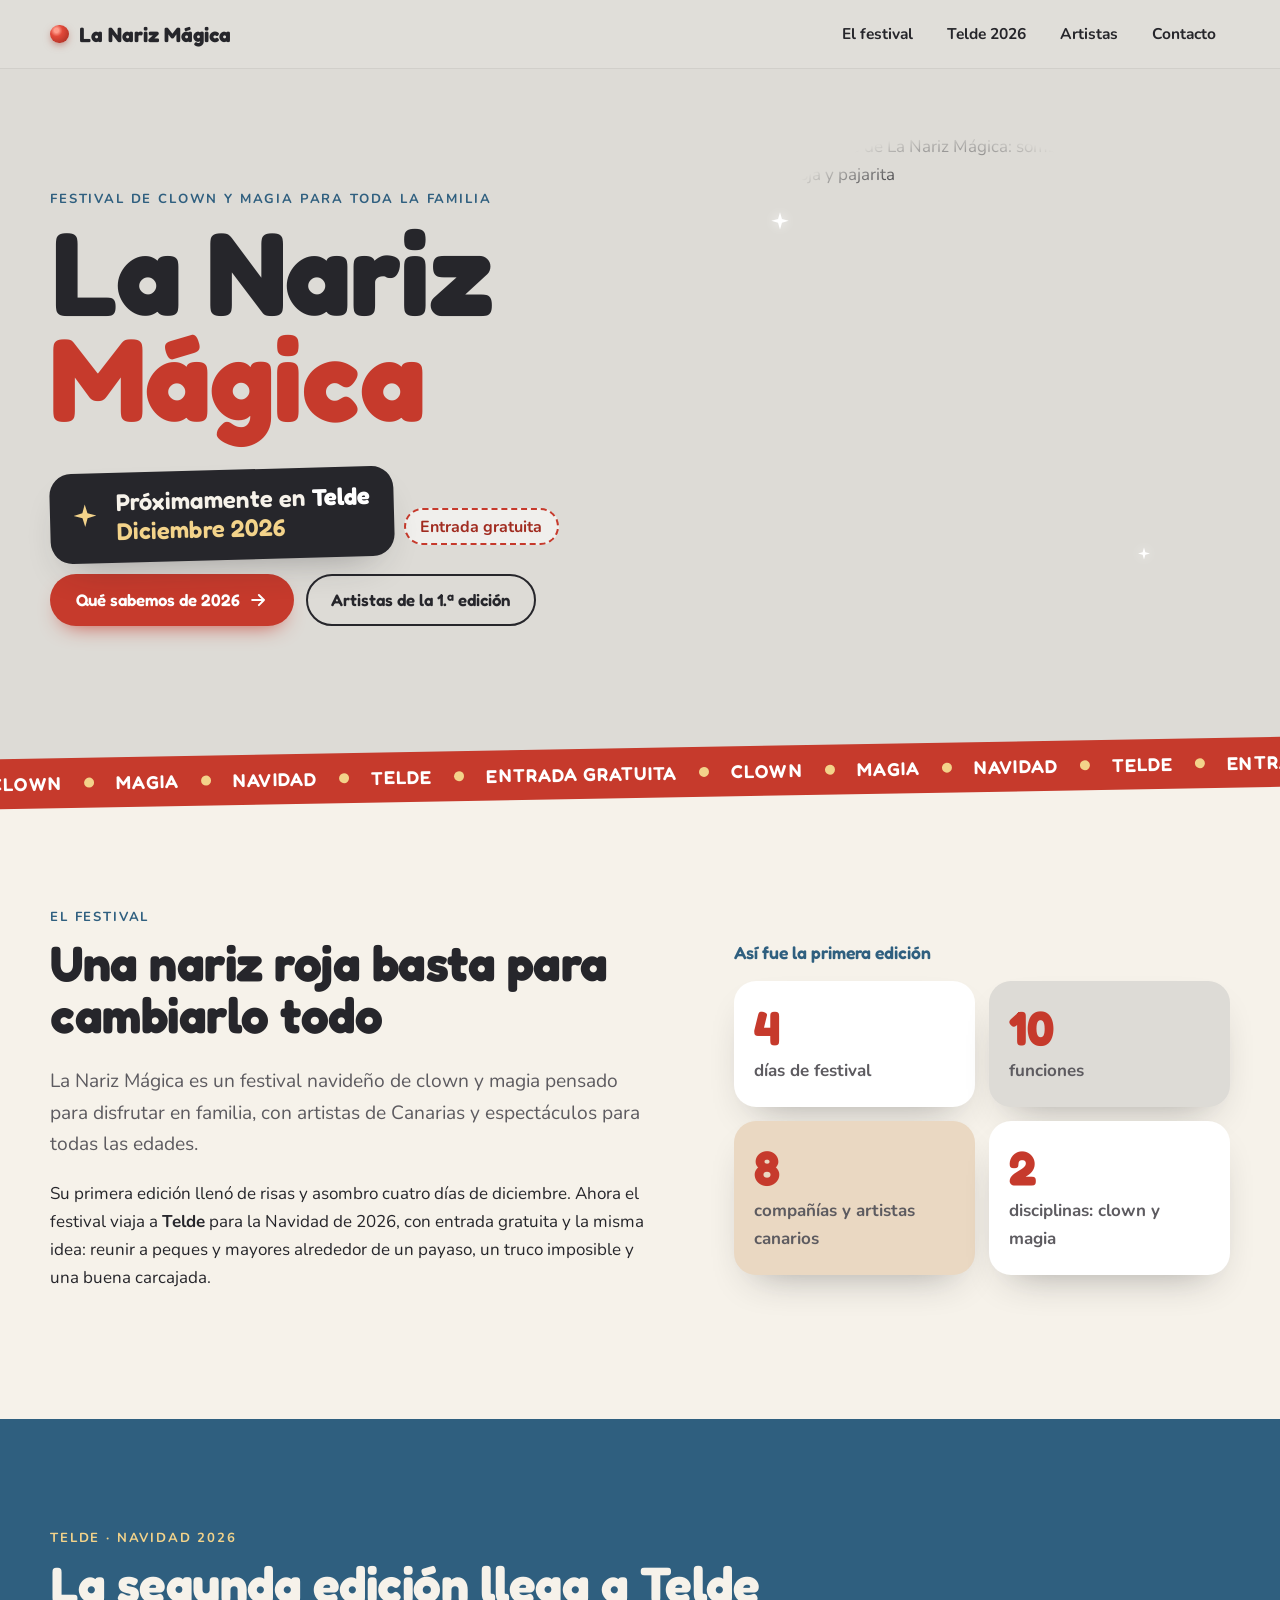
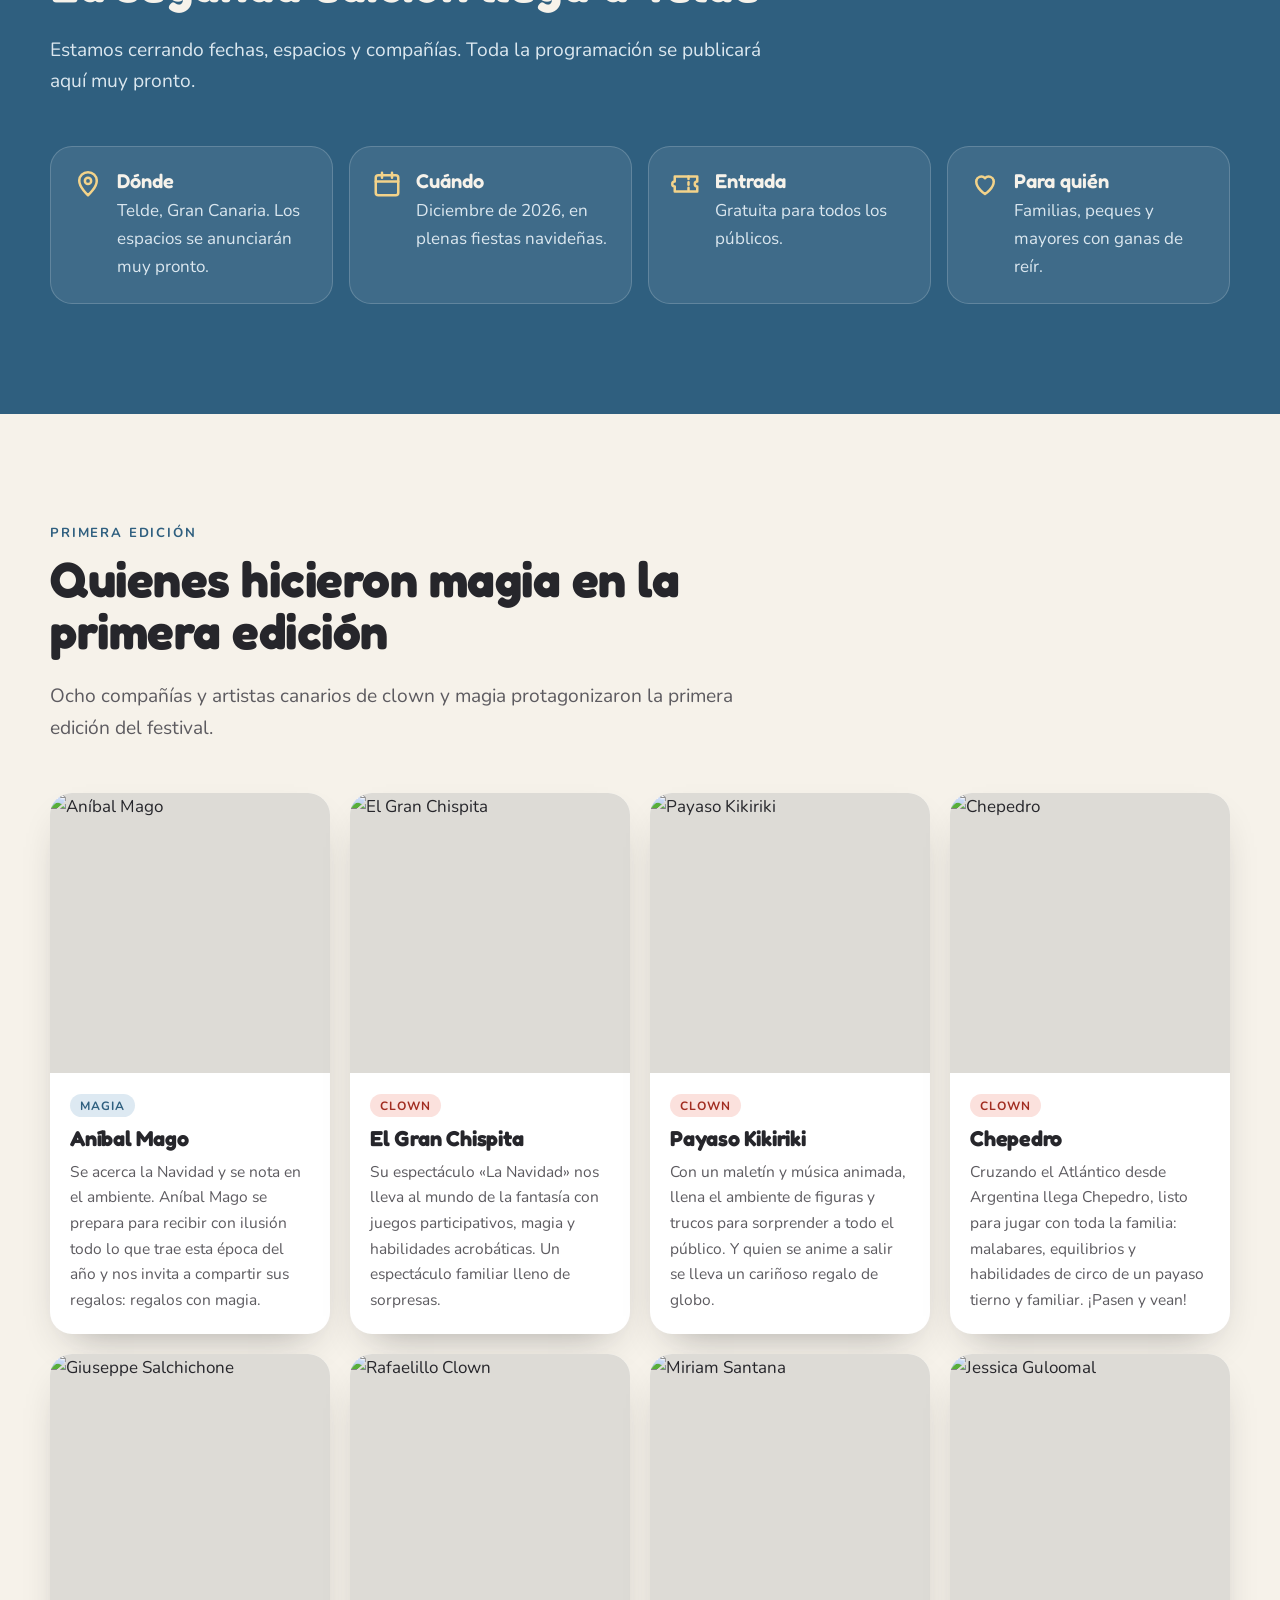
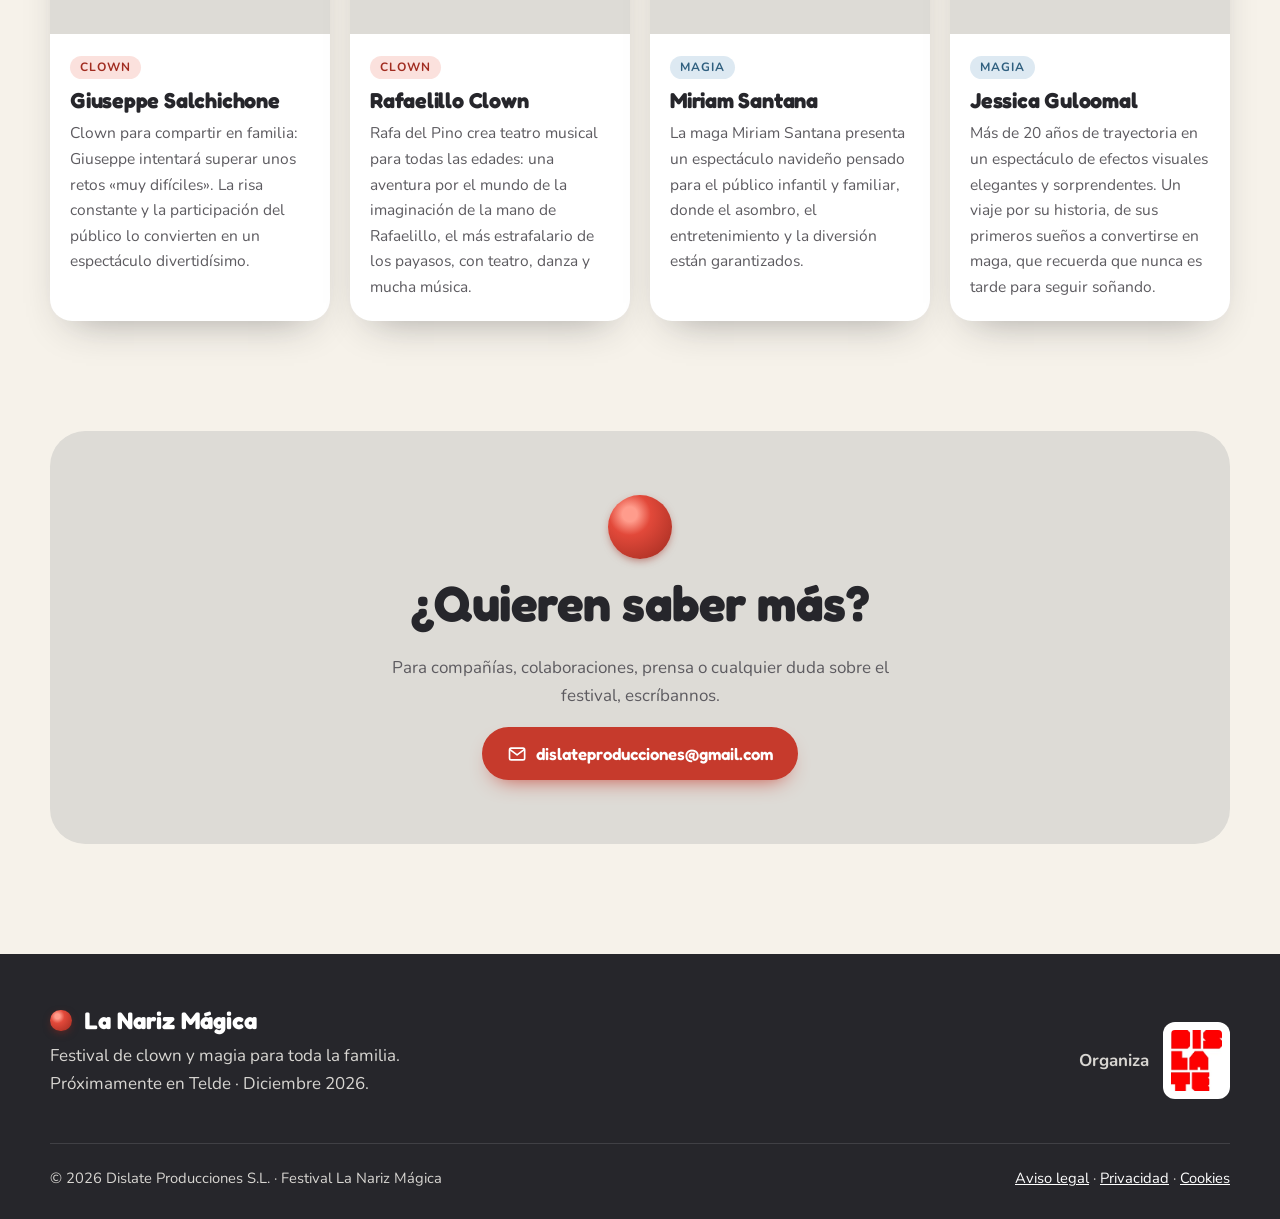
==== index.html @ dc6c25e9 "Web del Festival La Nariz Mágica: portada «Próximamente en Telde · Diciembre 2026», artistas, legale" ====
<!doctype html>
<html lang="es" class="sin-js">
<head>
<meta charset="utf-8">
<meta name="viewport" content="width=device-width, initial-scale=1">
<title>Festival La Nariz Mágica · Clown y magia · Próximamente en Telde, diciembre 2026</title>
<meta name="description" content="Festival de clown y magia para toda la familia. Próximamente en Telde (Gran Canaria) en diciembre de 2026, con entrada gratuita.">
<link rel="canonical" href="https://narizmagica.es/">
<meta name="theme-color" content="#dddbd6">
<meta property="og:type" content="website">
<meta property="og:site_name" content="Festival La Nariz Mágica">
<meta property="og:locale" content="es_ES">
<meta property="og:title" content="Festival La Nariz Mágica · Clown y magia · Próximamente en Telde, diciembre 2026">
<meta property="og:description" content="Festival de clown y magia para toda la familia. Próximamente en Telde (Gran Canaria) en diciembre de 2026, con entrada gratuita.">
<meta property="og:url" content="https://narizmagica.es/">
<meta property="og:image" content="https://narizmagica.es/img/og-nariz-magica.jpg">
<meta name="twitter:card" content="summary_large_image">
<link rel="icon" href="/favicon.ico" sizes="48x48">
<link rel="icon" href="/favicon.png" type="image/png">
<link rel="apple-touch-icon" href="/apple-touch-icon.png">
<link rel="manifest" href="/site.webmanifest">
<link rel="preload" href="/fonts/fredoka-latin-700-normal.woff2" as="font" type="font/woff2" crossorigin>
<link rel="stylesheet" href="/css/estilos.css">
<style>:root{--papel:#dddbd6}</style>
</head>
<body>
<a class="saltar" href="#contenido">Saltar al contenido</a>
<header class="nav">
  <div class="contenedor">
    <a class="marca" href="/" aria-label="Festival La Nariz Mágica, ir al inicio"><span class="nariz" aria-hidden="true"></span><span>La Nariz Mágica</span></a>
    <button class="boton-menu" type="button" aria-controls="menu" aria-expanded="false"><span class="visualmente-oculto">Abrir menú</span><svg viewBox="0 0 24 24" fill="none" stroke="currentColor" stroke-width="2.2" stroke-linecap="round" aria-hidden="true"><path d="M4 7h16M4 12h16M4 17h16"/></svg></button>
    <ul class="menu" id="menu"><li><a href="/#festival">El festival</a></li><li><a href="/#telde">Telde 2026</a></li><li><a href="/#artistas">Artistas</a></li><li><a href="/#contacto">Contacto</a></li></ul>
  </div>
</header>
<main id="contenido">
<section class="portada">
  <div class="contenedor portada-grid">
    <div class="portada-texto">
      <p class="antetitulo">Festival de clown y magia para toda la familia</p>
      <h1>La Nariz <span>Mágica</span></h1>
      <p class="proxima"><svg viewBox="0 0 24 24" fill="currentColor" aria-hidden="true"><path d="M12 2l1.8 6.2L20 10l-6.2 1.8L12 18l-1.8-6.2L4 10l6.2-1.8z"/></svg><span>Próximamente en <strong>Telde</strong><br><em>Diciembre 2026</em></span></p>
      <p class="entrada">Entrada gratuita</p>
      <div class="botones">
        <a class="boton boton-rojo" href="#telde">Qué sabemos de 2026 <svg viewBox="0 0 24 24" fill="none" stroke="currentColor" stroke-width="2.4" stroke-linecap="round" stroke-linejoin="round" aria-hidden="true"><path d="M5 12h14M13 6l6 6-6 6"/></svg></a>
        <a class="boton boton-linea" href="#artistas">Artistas de la 1.ª edición</a>
      </div>
    </div>
    <div class="portada-arte">
      <img src="/img/payaso-600.webp" srcset="/img/payaso-600.webp 600w, /img/payaso-1000.webp 1000w, /img/payaso-1400.webp 1400w" sizes="(min-width: 900px) 46vw, 92vw" alt="Ilustración del payaso de La Nariz Mágica: sombrero de bombín, ojos cerrados, nariz roja y pajarita" width="600" height="600" loading="eager" decoding="async" fetchpriority="high">
      <span class="destello d1" aria-hidden="true"><svg viewBox="0 0 24 24" fill="currentColor" aria-hidden="true"><path d="M12 2l1.8 6.2L20 10l-6.2 1.8L12 18l-1.8-6.2L4 10l6.2-1.8z"/></svg></span><span class="destello d2" aria-hidden="true"><svg viewBox="0 0 24 24" fill="currentColor" aria-hidden="true"><path d="M12 2l1.8 6.2L20 10l-6.2 1.8L12 18l-1.8-6.2L4 10l6.2-1.8z"/></svg></span>
    </div>
  </div>
</section>

<div class="cinta" aria-hidden="true"><div><span>Clown</span><i></i><span>Magia</span><i></i><span>Navidad</span><i></i><span>Telde</span><i></i><span>Entrada gratuita</span><i></i><span>Clown</span><i></i><span>Magia</span><i></i><span>Navidad</span><i></i><span>Telde</span><i></i><span>Entrada gratuita</span><i></i></div></div>

<section class="seccion" id="festival">
  <div class="contenedor dos-col">
    <div class="aparece">
      <p class="antetitulo">El festival</p>
      <h2>Una nariz roja basta para cambiarlo todo</h2>
      <p class="entradilla">La Nariz Mágica es un festival navideño de clown y magia pensado para disfrutar en familia, con artistas de Canarias y espectáculos para todas las edades.</p>
      <p>Su primera edición llenó de risas y asombro cuatro días de diciembre. Ahora el festival viaja a <strong>Telde</strong> para la Navidad de 2026, con entrada gratuita y la misma idea: reunir a peques y mayores alrededor de un payaso, un truco imposible y una buena carcajada.</p>
    </div>
    <div class="aparece">
      <p class="cifras-titulo">Así fue la primera edición</p>
      <ul class="cifras"><li><strong>4</strong><span>días de festival</span></li><li><strong>10</strong><span>funciones</span></li><li><strong>8</strong><span>compañías y artistas canarios</span></li><li><strong>2</strong><span>disciplinas: clown y magia</span></li></ul>
    </div>
  </div>
</section>

<section class="seccion seccion-azul" id="telde">
  <div class="contenedor">
    <div class="cabecera-seccion aparece">
      <p class="antetitulo">Telde · Navidad 2026</p>
      <h2>La segunda edición llega a Telde</h2>
      <p class="entradilla">Estamos cerrando fechas, espacios y compañías. Toda la programación se publicará aquí muy pronto.</p>
    </div>
    <ul class="datos aparece"><li><svg viewBox="0 0 24 24" fill="none" stroke="currentColor" stroke-width="2" stroke-linecap="round" stroke-linejoin="round" aria-hidden="true"><path d="M12 21s-7-6.2-7-11.5A7 7 0 0 1 19 9.5C19 14.8 12 21 12 21z"/><circle cx="12" cy="9.5" r="2.5"/></svg><div><strong>Dónde</strong><span>Telde, Gran Canaria. Los espacios se anunciarán muy pronto.</span></div></li><li><svg viewBox="0 0 24 24" fill="none" stroke="currentColor" stroke-width="2" stroke-linecap="round" stroke-linejoin="round" aria-hidden="true"><rect x="3" y="5" width="18" height="16" rx="2"/><path d="M16 3v4M8 3v4M3 10h18"/></svg><div><strong>Cuándo</strong><span>Diciembre de 2026, en plenas fiestas navideñas.</span></div></li><li><svg viewBox="0 0 24 24" fill="none" stroke="currentColor" stroke-width="2" stroke-linecap="round" stroke-linejoin="round" aria-hidden="true"><path d="M3 8a2 2 0 0 0 0 4v4h18v-4a2 2 0 0 1 0-4V4H3z" transform="translate(0 2)"/><path d="M14 6v12" stroke-dasharray="2 2.5"/></svg><div><strong>Entrada</strong><span>Gratuita para todos los públicos.</span></div></li><li><svg viewBox="0 0 24 24" fill="none" stroke="currentColor" stroke-width="2" stroke-linecap="round" stroke-linejoin="round" aria-hidden="true"><path d="M12 20s-7-4.4-7-10a4 4 0 0 1 7-2.6A4 4 0 0 1 19 10c0 5.6-7 10-7 10z"/></svg><div><strong>Para quién</strong><span>Familias, peques y mayores con ganas de reír.</span></div></li></ul>
  </div>
</section>

<section class="seccion" id="artistas">
  <div class="contenedor">
    <div class="cabecera-seccion aparece">
      <p class="antetitulo">Primera edición</p>
      <h2>Quienes hicieron magia en la primera edición</h2>
      <p class="entradilla">Ocho compañías y artistas canarios de clown y magia protagonizaron la primera edición del festival.</p>
    </div>
    <div class="artistas"><article class="artista aparece">
        <img src="/img/artistas/anibal-mago-400.webp" srcset="/img/artistas/anibal-mago-400.webp 400w, /img/artistas/anibal-mago-800.webp 800w" sizes="(min-width: 1100px) 260px, (min-width: 700px) 45vw, 90vw" alt="Aníbal Mago" width="400" height="400" loading="lazy" decoding="async">
        <div><span class="etiqueta etiqueta-magia">Magia</span><h3>Aníbal Mago</h3><p>Se acerca la Navidad y se nota en el ambiente. Aníbal Mago se prepara para recibir con ilusión todo lo que trae esta época del año y nos invita a compartir sus regalos: regalos con magia.</p></div>
      </article><article class="artista aparece">
        <img src="/img/artistas/el-gran-chispita-400.webp" srcset="/img/artistas/el-gran-chispita-400.webp 400w, /img/artistas/el-gran-chispita-800.webp 800w" sizes="(min-width: 1100px) 260px, (min-width: 700px) 45vw, 90vw" alt="El Gran Chispita" width="400" height="400" loading="lazy" decoding="async">
        <div><span class="etiqueta etiqueta-clown">Clown</span><h3>El Gran Chispita</h3><p>Su espectáculo «La Navidad» nos lleva al mundo de la fantasía con juegos participativos, magia y habilidades acrobáticas. Un espectáculo familiar lleno de sorpresas.</p></div>
      </article><article class="artista aparece">
        <img src="/img/artistas/payaso-kikiriki-400.webp" srcset="/img/artistas/payaso-kikiriki-400.webp 400w, /img/artistas/payaso-kikiriki-800.webp 800w" sizes="(min-width: 1100px) 260px, (min-width: 700px) 45vw, 90vw" alt="Payaso Kikiriki" width="400" height="400" loading="lazy" decoding="async">
        <div><span class="etiqueta etiqueta-clown">Clown</span><h3>Payaso Kikiriki</h3><p>Con un maletín y música animada, llena el ambiente de figuras y trucos para sorprender a todo el público. Y quien se anime a salir se lleva un cariñoso regalo de globo.</p></div>
      </article><article class="artista aparece">
        <img src="/img/artistas/chepedro-400.webp" srcset="/img/artistas/chepedro-400.webp 400w, /img/artistas/chepedro-800.webp 800w" sizes="(min-width: 1100px) 260px, (min-width: 700px) 45vw, 90vw" alt="Chepedro" width="400" height="400" loading="lazy" decoding="async">
        <div><span class="etiqueta etiqueta-clown">Clown</span><h3>Chepedro</h3><p>Cruzando el Atlántico desde Argentina llega Chepedro, listo para jugar con toda la familia: malabares, equilibrios y habilidades de circo de un payaso tierno y familiar. ¡Pasen y vean!</p></div>
      </article><article class="artista aparece">
        <img src="/img/artistas/giuseppe-salchichone-400.webp" srcset="/img/artistas/giuseppe-salchichone-400.webp 400w, /img/artistas/giuseppe-salchichone-800.webp 800w" sizes="(min-width: 1100px) 260px, (min-width: 700px) 45vw, 90vw" alt="Giuseppe Salchichone" width="400" height="400" loading="lazy" decoding="async">
        <div><span class="etiqueta etiqueta-clown">Clown</span><h3>Giuseppe Salchichone</h3><p>Clown para compartir en familia: Giuseppe intentará superar unos retos «muy difíciles». La risa constante y la participación del público lo convierten en un espectáculo divertidísimo.</p></div>
      </article><article class="artista aparece">
        <img src="/img/artistas/rafaelillo-400.webp" srcset="/img/artistas/rafaelillo-400.webp 400w, /img/artistas/rafaelillo-800.webp 800w" sizes="(min-width: 1100px) 260px, (min-width: 700px) 45vw, 90vw" alt="Rafaelillo Clown" width="400" height="400" loading="lazy" decoding="async">
        <div><span class="etiqueta etiqueta-clown">Clown</span><h3>Rafaelillo Clown</h3><p>Rafa del Pino crea teatro musical para todas las edades: una aventura por el mundo de la imaginación de la mano de Rafaelillo, el más estrafalario de los payasos, con teatro, danza y mucha música.</p></div>
      </article><article class="artista aparece">
        <img src="/img/artistas/miriam-santana-400.webp" srcset="/img/artistas/miriam-santana-400.webp 400w, /img/artistas/miriam-santana-800.webp 800w" sizes="(min-width: 1100px) 260px, (min-width: 700px) 45vw, 90vw" alt="Miriam Santana" width="400" height="400" loading="lazy" decoding="async">
        <div><span class="etiqueta etiqueta-magia">Magia</span><h3>Miriam Santana</h3><p>La maga Miriam Santana presenta un espectáculo navideño pensado para el público infantil y familiar, donde el asombro, el entretenimiento y la diversión están garantizados.</p></div>
      </article><article class="artista aparece">
        <img src="/img/artistas/jessica-guloomal-400.webp" srcset="/img/artistas/jessica-guloomal-400.webp 400w, /img/artistas/jessica-guloomal-800.webp 800w" sizes="(min-width: 1100px) 260px, (min-width: 700px) 45vw, 90vw" alt="Jessica Guloomal" width="400" height="400" loading="lazy" decoding="async">
        <div><span class="etiqueta etiqueta-magia">Magia</span><h3>Jessica Guloomal</h3><p>Más de 20 años de trayectoria en un espectáculo de efectos visuales elegantes y sorprendentes. Un viaje por su historia, de sus primeros sueños a convertirse en maga, que recuerda que nunca es tarde para seguir soñando.</p></div>
      </article></div>
  </div>
</section>

<section class="seccion contacto" id="contacto">
  <div class="contenedor contacto-caja aparece">
    <span class="nariz nariz-grande" aria-hidden="true"></span>
    <h2>¿Quieren saber más?</h2>
    <p>Para compañías, colaboraciones, prensa o cualquier duda sobre el festival, escríbannos.</p>
    <a class="boton boton-rojo" href="mailto:dislateproducciones@gmail.com"><svg viewBox="0 0 24 24" fill="none" stroke="currentColor" stroke-width="2" stroke-linecap="round" stroke-linejoin="round" aria-hidden="true"><rect x="3" y="5" width="18" height="14" rx="2"/><path d="m4 7 8 6 8-6"/></svg> dislateproducciones@gmail.com</a>
  </div>
</section>
<script type="application/ld+json">{"@context":"https://schema.org","@type":"Festival","name":"Festival La Nariz Mágica","description":"Festival de clown y magia para toda la familia.","location":{"@type":"Place","name":"Telde","address":{"@type":"PostalAddress","addressLocality":"Telde","addressRegion":"Las Palmas","addressCountry":"ES"}},"isAccessibleForFree":true,"organizer":{"@type":"Organization","name":"Dislate Producciones","url":"https://dislateproducciones.com"},"url":"https://narizmagica.es/"}</script>
</main>
<footer class="pie">
  <div class="contenedor">
    <div class="pie-arriba">
      <div><p class="pie-titulo"><span class="nariz" aria-hidden="true"></span> La Nariz Mágica</p>
        <p>Festival de clown y magia para toda la familia.<br>Próximamente en Telde · Diciembre 2026.</p></div>
      <div class="pie-org"><span>Organiza</span><img src="/img/logos/dislate.webp" alt="Dislate Producciones" width="67" height="80" loading="lazy"></div>
    </div>
    <div class="pie-base">
      <span>© <span id="anio">2026</span> Dislate Producciones S.L. · Festival La Nariz Mágica</span>
      <span><a href="/aviso-legal.html">Aviso legal</a> · <a href="/privacidad.html">Privacidad</a> · <a href="/cookies.html">Cookies</a></span>
    </div>
  </div>
</footer>
<script src="/js/main.js" defer></script>
</body>
</html>
---- css/estilos.css ----
@font-face{font-family:"Fredoka";font-weight:600;font-display:swap;src:url(/fonts/fredoka-latin-600-normal.woff2) format("woff2")}
@font-face{font-family:"Fredoka";font-weight:700;font-display:swap;src:url(/fonts/fredoka-latin-700-normal.woff2) format("woff2")}
@font-face{font-family:"Nunito";font-weight:400;font-display:swap;src:url(/fonts/nunito-latin-400-normal.woff2) format("woff2")}
@font-face{font-family:"Nunito";font-weight:700;font-display:swap;src:url(/fonts/nunito-latin-700-normal.woff2) format("woff2")}

:root{
  --papel:#dddbd6; --tinta:#26262b; --suave:#5d5b60; --rojo:#c63a2c; --rojo-osc:#a12c20;
  --azul:#2f5f7f; --azul-claro:#7fa9c4; --beige:#c9a57d; --crema:#f6f2ea; --blanco:#fff;
  --titulos:"Fredoka",ui-rounded,"Arial Rounded MT Bold",system-ui,sans-serif;
  --texto:"Nunito",system-ui,-apple-system,"Segoe UI",sans-serif;
  --radio:22px; --sombra:0 18px 40px -22px rgba(38,38,43,.45);
}
*,*::before,*::after{box-sizing:border-box}
html,body{overflow-x:clip}
html{scroll-behavior:smooth;scroll-padding-top:84px}
body{margin:0;font:400 1.0625rem/1.65 var(--texto);color:var(--tinta);background:var(--crema);-webkit-font-smoothing:antialiased}
img{max-width:100%;height:auto;display:block}
a{color:inherit}
h1,h2,h3{font-family:var(--titulos);font-weight:700;line-height:1.05;margin:0 0 .5em;letter-spacing:-.01em}
h2{font-size:clamp(2rem,4.4vw,3.1rem)}
h3{font-size:1.35rem}
p{margin:0 0 1em}
svg{width:1.2em;height:1.2em;flex:none}
.contenedor{width:min(1180px,100% - 32px);margin-inline:auto}
.estrecho{width:min(760px,100% - 32px)}
.visualmente-oculto{position:absolute;width:1px;height:1px;overflow:hidden;clip:rect(0 0 0 0);white-space:nowrap}
.saltar{position:absolute;left:-999px;top:8px;z-index:99;background:var(--tinta);color:#fff;padding:.6em 1em;border-radius:10px}
.saltar:focus{left:8px}
:focus-visible{outline:3px solid var(--rojo);outline-offset:3px;border-radius:6px}

/* Nariz (marca) */
.nariz{display:inline-block;width:.9em;height:.9em;border-radius:50%;flex:none;
  background:radial-gradient(circle at 34% 30%,#ff9c8c 0 12%,#e2493a 34%,#9e2a1f 100%);box-shadow:0 3px 8px -2px rgba(158,42,31,.6)}
.nariz-grande{width:64px;height:64px;margin-bottom:18px}

/* Navegación */
.nav{position:sticky;top:0;z-index:50;background:color-mix(in srgb,var(--papel) 88%,transparent);backdrop-filter:blur(10px);-webkit-backdrop-filter:blur(10px);border-bottom:1px solid rgba(38,38,43,.08)}
.nav .contenedor{display:flex;align-items:center;justify-content:space-between;min-height:68px;gap:16px}
.marca{display:flex;align-items:center;gap:.5em;text-decoration:none;font:700 1.3rem var(--titulos)}
.menu{display:flex;gap:6px;list-style:none;margin:0;padding:0}
.menu a{display:block;padding:.5em .9em;border-radius:999px;text-decoration:none;font-weight:700;font-size:.97rem}
.menu a:hover{background:rgba(255,255,255,.6)}
.boton-menu{display:none;background:none;border:0;padding:8px;color:inherit;cursor:pointer}
.boton-menu svg{width:28px;height:28px}
@media (max-width:760px){
  .boton-menu{display:block}
  .menu{position:absolute;left:0;right:0;top:100%;flex-direction:column;padding:10px 16px 18px;background:var(--papel);border-bottom:1px solid rgba(38,38,43,.1);display:none}
  .menu.abierto{display:flex}
  .menu a{padding:.8em 1em;font-size:1.05rem}
}

/* Botones */
.botones{display:flex;flex-wrap:wrap;gap:12px}
.boton{display:inline-flex;align-items:center;gap:.5em;padding:.85em 1.4em;border-radius:999px;font:600 1.05rem var(--titulos);text-decoration:none;border:2px solid transparent;transition:transform .15s,background .15s;overflow-wrap:anywhere}
.boton:hover{transform:translateY(-2px)}
.boton-rojo{background:var(--rojo);color:#fff;box-shadow:0 10px 22px -12px var(--rojo)}
.boton-rojo:hover{background:var(--rojo-osc)}
.boton-linea{border-color:var(--tinta);color:var(--tinta)}
.boton-linea:hover{background:var(--tinta);color:var(--papel)}

/* Portada */
.portada{background:var(--papel);position:relative;overflow:hidden;padding:clamp(28px,5vw,64px) 0 clamp(40px,6vw,80px)}
.portada-grid{display:grid;grid-template-columns:1.05fr 1fr;align-items:center;gap:clamp(16px,4vw,56px)}
.antetitulo{font:700 .82rem var(--texto);letter-spacing:.14em;text-transform:uppercase;color:var(--azul);margin-bottom:.8em}
.portada h1{font-size:clamp(3.4rem,10vw,7.4rem);line-height:.9;margin-bottom:.32em}
.portada h1 span{display:block;color:var(--rojo)}
.proxima{display:inline-flex;align-items:center;gap:14px;background:var(--tinta);color:var(--crema);padding:16px 24px 16px 18px;border-radius:var(--radio);font:600 clamp(1.15rem,2.4vw,1.5rem)/1.2 var(--titulos);margin-bottom:14px;box-shadow:var(--sombra);transform:rotate(-1.5deg)}
.proxima svg{width:34px;height:34px;color:#f3d38a}
.proxima strong{color:#fff}
.proxima em{font-style:normal;color:#f3d38a}
.entrada{display:inline-block;margin:0 0 26px 6px;font:700 1rem var(--texto);color:var(--rojo-osc);background:rgba(255,255,255,.55);border:2px dashed var(--rojo);padding:.35em .9em;border-radius:999px}
.portada-arte{position:relative}
.portada-arte img{width:100%;aspect-ratio:1;object-fit:cover;-webkit-mask-image:radial-gradient(closest-side,#000 82%,transparent);mask-image:radial-gradient(closest-side,#000 82%,transparent);animation:flota 6s ease-in-out infinite}
.destello{position:absolute;color:#fff;filter:drop-shadow(0 0 6px rgba(255,255,255,.9))}
.destello svg{width:100%;height:100%}
.d1{width:26px;height:26px;top:14%;left:16%;animation:brilla 2.8s ease-in-out infinite}
.d2{width:18px;height:18px;bottom:22%;right:14%;animation:brilla 3.4s ease-in-out .8s infinite}
@keyframes flota{50%{transform:translateY(-10px)}}
@keyframes brilla{0%,100%{opacity:.2;transform:scale(.7)}50%{opacity:1;transform:scale(1.1)}}
@media (max-width:860px){
  .portada-grid{grid-template-columns:1fr}
  .portada-arte{order:-1;width:min(380px,82%);margin:0 auto -10px}
  .portada-texto{text-align:center}
  .botones{justify-content:center}
  .entrada{margin-left:0}
}

/* Cinta */
.cinta{background:var(--rojo);color:#fff;overflow:hidden;padding:14px 0;transform:rotate(-1deg);margin:-12px -10px 0;position:relative;z-index:2}
.cinta>div{display:flex;align-items:center;gap:22px;width:max-content;animation:desliza 28s linear infinite;font:600 1.15rem var(--titulos);text-transform:uppercase;letter-spacing:.06em}
.cinta i{width:10px;height:10px;border-radius:50%;background:#f3d38a}
@keyframes desliza{to{transform:translateX(-50%)}}

/* Secciones */
.seccion{padding:clamp(56px,9vw,110px) 0}
.seccion-azul{background:var(--azul);color:var(--crema)}
.seccion-azul .antetitulo{color:#f3d38a}
.cabecera-seccion{max-width:720px;margin-bottom:clamp(28px,4vw,48px)}
.entradilla{font-size:1.2rem;color:var(--suave)}
.seccion-azul .entradilla{color:#dbe7ef}
.dos-col{display:grid;grid-template-columns:1.1fr .9fr;gap:clamp(28px,6vw,80px);align-items:center}
@media (max-width:860px){.dos-col{grid-template-columns:1fr}}

.cifras-titulo{font:600 1.1rem var(--titulos);color:var(--azul)}
.cifras{list-style:none;margin:0;padding:0;display:grid;grid-template-columns:1fr 1fr;gap:14px}
.cifras li{background:#fff;border-radius:var(--radio);padding:22px 20px;box-shadow:var(--sombra);display:flex;flex-direction:column}
.cifras li:nth-child(2){background:var(--papel)}
.cifras li:nth-child(3){background:#ead8c2}
.cifras strong{font:700 3rem/1 var(--titulos);color:var(--rojo)}
.cifras span{font-weight:700;color:var(--suave);margin-top:6px}

.datos{list-style:none;margin:0;padding:0;display:grid;grid-template-columns:repeat(4,1fr);gap:16px}
.datos li{display:flex;gap:14px;align-items:flex-start;background:rgba(255,255,255,.08);border:1px solid rgba(255,255,255,.18);border-radius:var(--radio);padding:22px}
.datos svg{width:30px;height:30px;color:#f3d38a}
.datos strong{display:block;font:600 1.25rem var(--titulos);margin-bottom:4px}
.datos span{color:#dbe7ef}
@media (max-width:980px){.datos{grid-template-columns:1fr 1fr}}
@media (max-width:560px){.datos{grid-template-columns:1fr}}

/* Artistas */
.artistas{display:grid;grid-template-columns:repeat(4,1fr);gap:20px}
.artista{background:#fff;border-radius:var(--radio);overflow:hidden;box-shadow:var(--sombra);display:flex;flex-direction:column}
.artista img{aspect-ratio:1;object-fit:cover;width:100%;background:var(--papel)}
.artista div{padding:18px 20px 22px}
.artista h3{margin:.4em 0 .4em}
.artista p{font-size:.97rem;color:var(--suave);margin:0}
.etiqueta{display:inline-block;font:700 .75rem var(--texto);text-transform:uppercase;letter-spacing:.1em;padding:.3em .8em;border-radius:999px}
.etiqueta-clown{background:#fbe1dd;color:var(--rojo-osc)}
.etiqueta-magia{background:#dde9f2;color:var(--azul)}
@media (max-width:1100px){.artistas{grid-template-columns:repeat(3,1fr)}}
@media (max-width:820px){.artistas{grid-template-columns:repeat(2,1fr)}}
@media (max-width:520px){.artistas{grid-template-columns:1fr}}

/* Contacto */
.contacto{padding-top:0}
.contacto-caja{background:var(--papel);border-radius:calc(var(--radio) * 1.6);padding:clamp(36px,6vw,64px);text-align:center;display:flex;flex-direction:column;align-items:center}
.contacto-caja p{max-width:520px;color:var(--suave)}

/* Pie */
.pie{background:var(--tinta);color:#d8d6d2;padding:52px 0 28px}
.pie-arriba{display:flex;justify-content:space-between;align-items:center;gap:28px;flex-wrap:wrap;padding-bottom:28px;border-bottom:1px solid rgba(255,255,255,.12)}
.pie-titulo{display:flex;align-items:center;gap:.5em;font:700 1.5rem var(--titulos);color:#fff;margin-bottom:.3em}
.pie-org{display:flex;align-items:center;gap:14px;font-weight:700}
.pie-org img{background:#fff;padding:8px;border-radius:12px;width:67px;height:auto}
.pie-base{display:flex;justify-content:space-between;flex-wrap:wrap;gap:10px;padding-top:22px;font-size:.92rem}
.pie a{color:#fff}

/* Legales y error */
.legal h1,.error h1{font-size:clamp(2.2rem,5vw,3.2rem)}
.legal h2{font-size:1.4rem;margin-top:1.6em}
.legal table{border-collapse:collapse;width:100%;margin:0 0 1em}
.legal th,.legal td{text-align:left;padding:.55em .8em;border-bottom:1px solid #e2ddd3;vertical-align:top}
.legal th{width:9em;color:var(--suave)}
.error{text-align:center;min-height:60vh;display:flex;align-items:center}
.error .contenedor{display:flex;flex-direction:column;align-items:center}

/* Aparición */
.aparece{transition:opacity .7s ease,transform .7s ease}
html:not(.sin-js) .aparece:not(.visible){opacity:0;transform:translateY(24px)}
@media (prefers-reduced-motion:reduce){
  *,*::before,*::after{animation:none!important;transition:none!important}
  html:not(.sin-js) .aparece:not(.visible){opacity:1;transform:none}
}
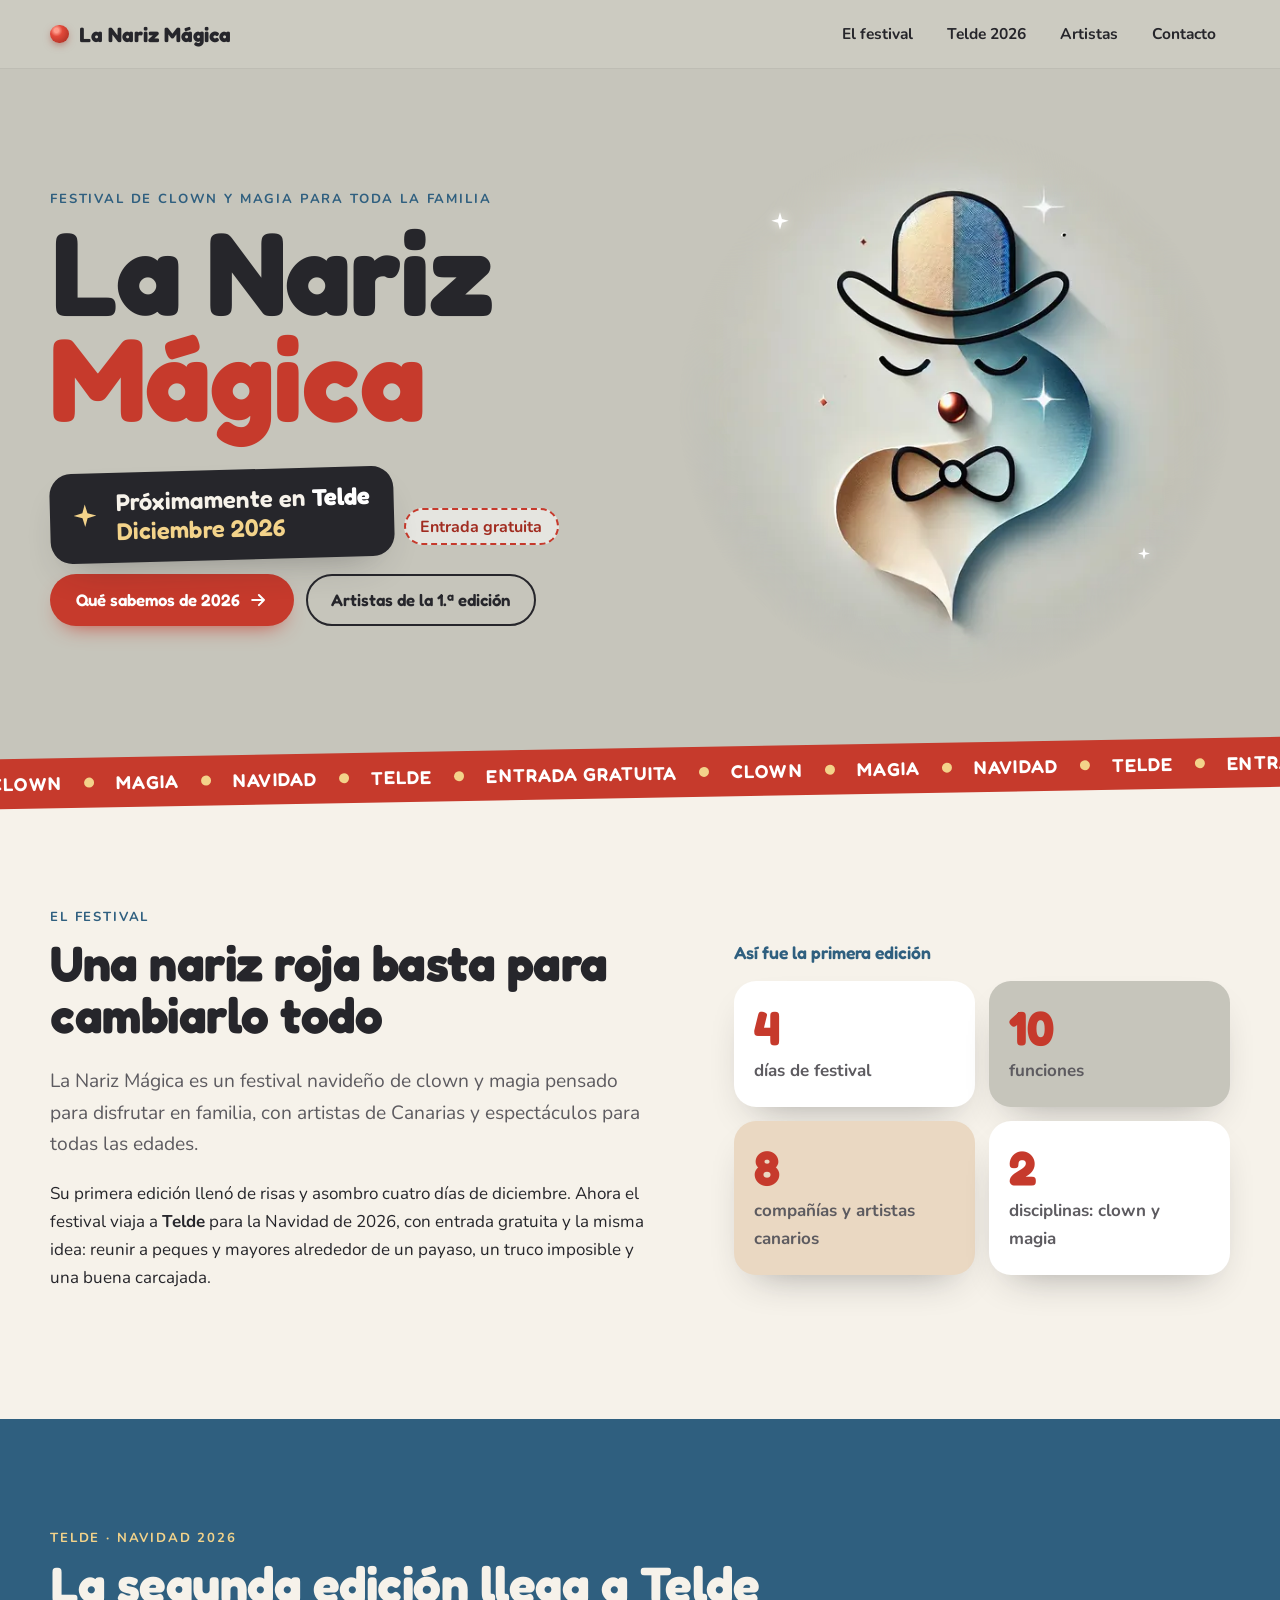
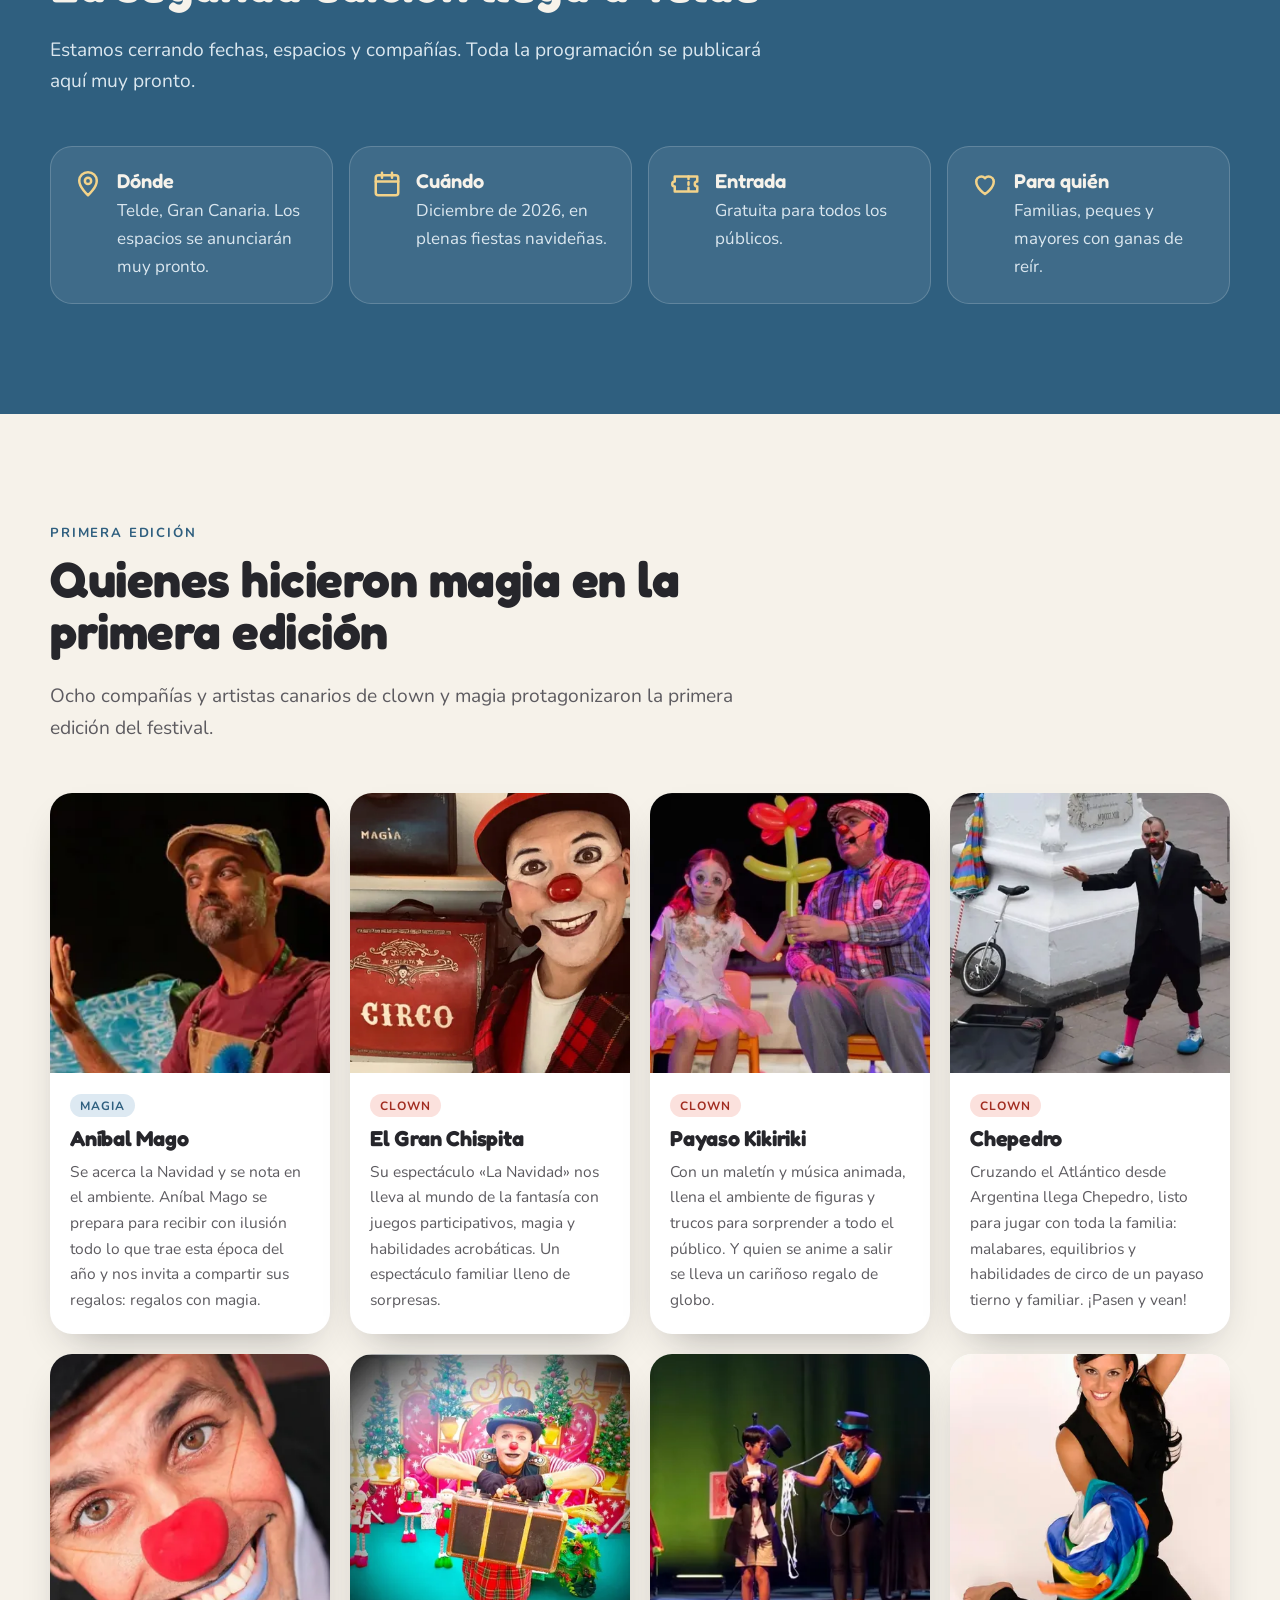
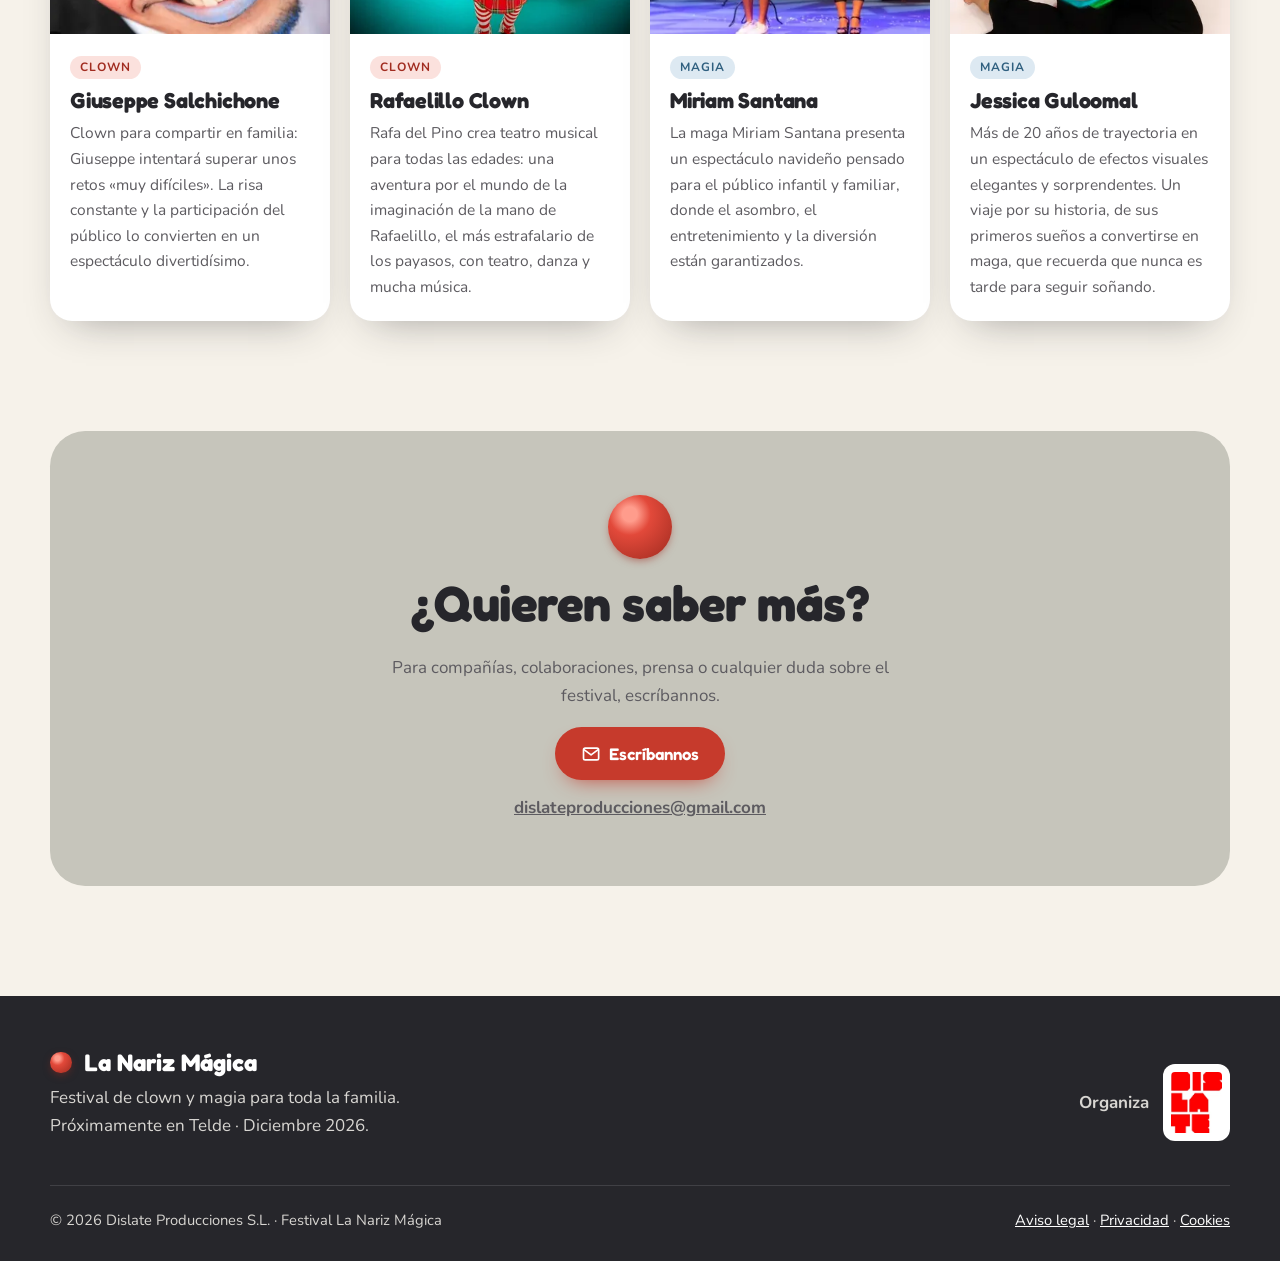
==== commit b5b28f83: "Ajustes: color del papel, contacto legible en móvil y logo de Dislate Co-Authored-By: Claude Opus 5." ====
--- a/index.html
+++ b/index.html
@@ -6,7 +6,7 @@
 <title>Festival La Nariz Mágica · Clown y magia · Próximamente en Telde, diciembre 2026</title>
 <meta name="description" content="Festival de clown y magia para toda la familia. Próximamente en Telde (Gran Canaria) en diciembre de 2026, con entrada gratuita.">
 <link rel="canonical" href="https://narizmagica.es/">
-<meta name="theme-color" content="#dddbd6">
+<meta name="theme-color" content="#c6c5bb">
 <meta property="og:type" content="website">
 <meta property="og:site_name" content="Festival La Nariz Mágica">
 <meta property="og:locale" content="es_ES">
@@ -21,7 +21,7 @@
 <link rel="manifest" href="/site.webmanifest">
 <link rel="preload" href="/fonts/fredoka-latin-700-normal.woff2" as="font" type="font/woff2" crossorigin>
 <link rel="stylesheet" href="/css/estilos.css">
-<style>:root{--papel:#dddbd6}</style>
+<style>:root{--papel:#c6c5bb}</style>
 </head>
 <body>
 <a class="saltar" href="#contenido">Saltar al contenido</a>
@@ -46,7 +46,7 @@
       </div>
     </div>
     <div class="portada-arte">
-      <img src="/img/payaso-600.webp" srcset="/img/payaso-600.webp 600w, /img/payaso-1000.webp 1000w, /img/payaso-1400.webp 1400w" sizes="(min-width: 900px) 46vw, 92vw" alt="Ilustración del payaso de La Nariz Mágica: sombrero de bombín, ojos cerrados, nariz roja y pajarita" width="600" height="600" loading="eager" decoding="async" fetchpriority="high">
+      <img src="/img/payaso-600.webp" srcset="/img/payaso-600.webp 600w, /img/payaso-1000.webp 1000w" sizes="(min-width: 900px) 46vw, 92vw" alt="Ilustración del payaso de La Nariz Mágica: sombrero de bombín, ojos cerrados, nariz roja y pajarita" width="600" height="600" loading="eager" decoding="async" fetchpriority="high">
       <span class="destello d1" aria-hidden="true"><svg viewBox="0 0 24 24" fill="currentColor" aria-hidden="true"><path d="M12 2l1.8 6.2L20 10l-6.2 1.8L12 18l-1.8-6.2L4 10l6.2-1.8z"/></svg></span><span class="destello d2" aria-hidden="true"><svg viewBox="0 0 24 24" fill="currentColor" aria-hidden="true"><path d="M12 2l1.8 6.2L20 10l-6.2 1.8L12 18l-1.8-6.2L4 10l6.2-1.8z"/></svg></span>
     </div>
   </div>
@@ -120,7 +120,8 @@
     <span class="nariz nariz-grande" aria-hidden="true"></span>
     <h2>¿Quieren saber más?</h2>
     <p>Para compañías, colaboraciones, prensa o cualquier duda sobre el festival, escríbannos.</p>
-    <a class="boton boton-rojo" href="mailto:dislateproducciones@gmail.com"><svg viewBox="0 0 24 24" fill="none" stroke="currentColor" stroke-width="2" stroke-linecap="round" stroke-linejoin="round" aria-hidden="true"><rect x="3" y="5" width="18" height="14" rx="2"/><path d="m4 7 8 6 8-6"/></svg> dislateproducciones@gmail.com</a>
+    <a class="boton boton-rojo" href="mailto:dislateproducciones@gmail.com"><svg viewBox="0 0 24 24" fill="none" stroke="currentColor" stroke-width="2" stroke-linecap="round" stroke-linejoin="round" aria-hidden="true"><rect x="3" y="5" width="18" height="14" rx="2"/><path d="m4 7 8 6 8-6"/></svg> Escríbannos</a>
+    <p class="correo"><a href="mailto:dislateproducciones@gmail.com">dislateproducciones@gmail.com</a></p>
   </div>
 </section>
 <script type="application/ld+json">{"@context":"https://schema.org","@type":"Festival","name":"Festival La Nariz Mágica","description":"Festival de clown y magia para toda la familia.","location":{"@type":"Place","name":"Telde","address":{"@type":"PostalAddress","addressLocality":"Telde","addressRegion":"Las Palmas","addressCountry":"ES"}},"isAccessibleForFree":true,"organizer":{"@type":"Organization","name":"Dislate Producciones","url":"https://dislateproducciones.com"},"url":"https://narizmagica.es/"}</script>
@@ -130,7 +131,7 @@
     <div class="pie-arriba">
       <div><p class="pie-titulo"><span class="nariz" aria-hidden="true"></span> La Nariz Mágica</p>
         <p>Festival de clown y magia para toda la familia.<br>Próximamente en Telde · Diciembre 2026.</p></div>
-      <div class="pie-org"><span>Organiza</span><img src="/img/logos/dislate.webp" alt="Dislate Producciones" width="67" height="80" loading="lazy"></div>
+      <div class="pie-org"><span>Organiza</span><img src="/img/logos/dislate.webp" alt="Dislate Producciones" width="67" height="80"></div>
     </div>
     <div class="pie-base">
       <span>© <span id="anio">2026</span> Dislate Producciones S.L. · Festival La Nariz Mágica</span>
--- a/css/estilos.css
+++ b/css/estilos.css
@@ -135,6 +135,7 @@
 .contacto{padding-top:0}
 .contacto-caja{background:var(--papel);border-radius:calc(var(--radio) * 1.6);padding:clamp(36px,6vw,64px);text-align:center;display:flex;flex-direction:column;align-items:center}
 .contacto-caja p{max-width:520px;color:var(--suave)}
+.contacto-caja .correo{margin:14px 0 0;font-weight:700;overflow-wrap:anywhere}
 
 /* Pie */
 .pie{background:var(--tinta);color:#d8d6d2;padding:52px 0 28px}
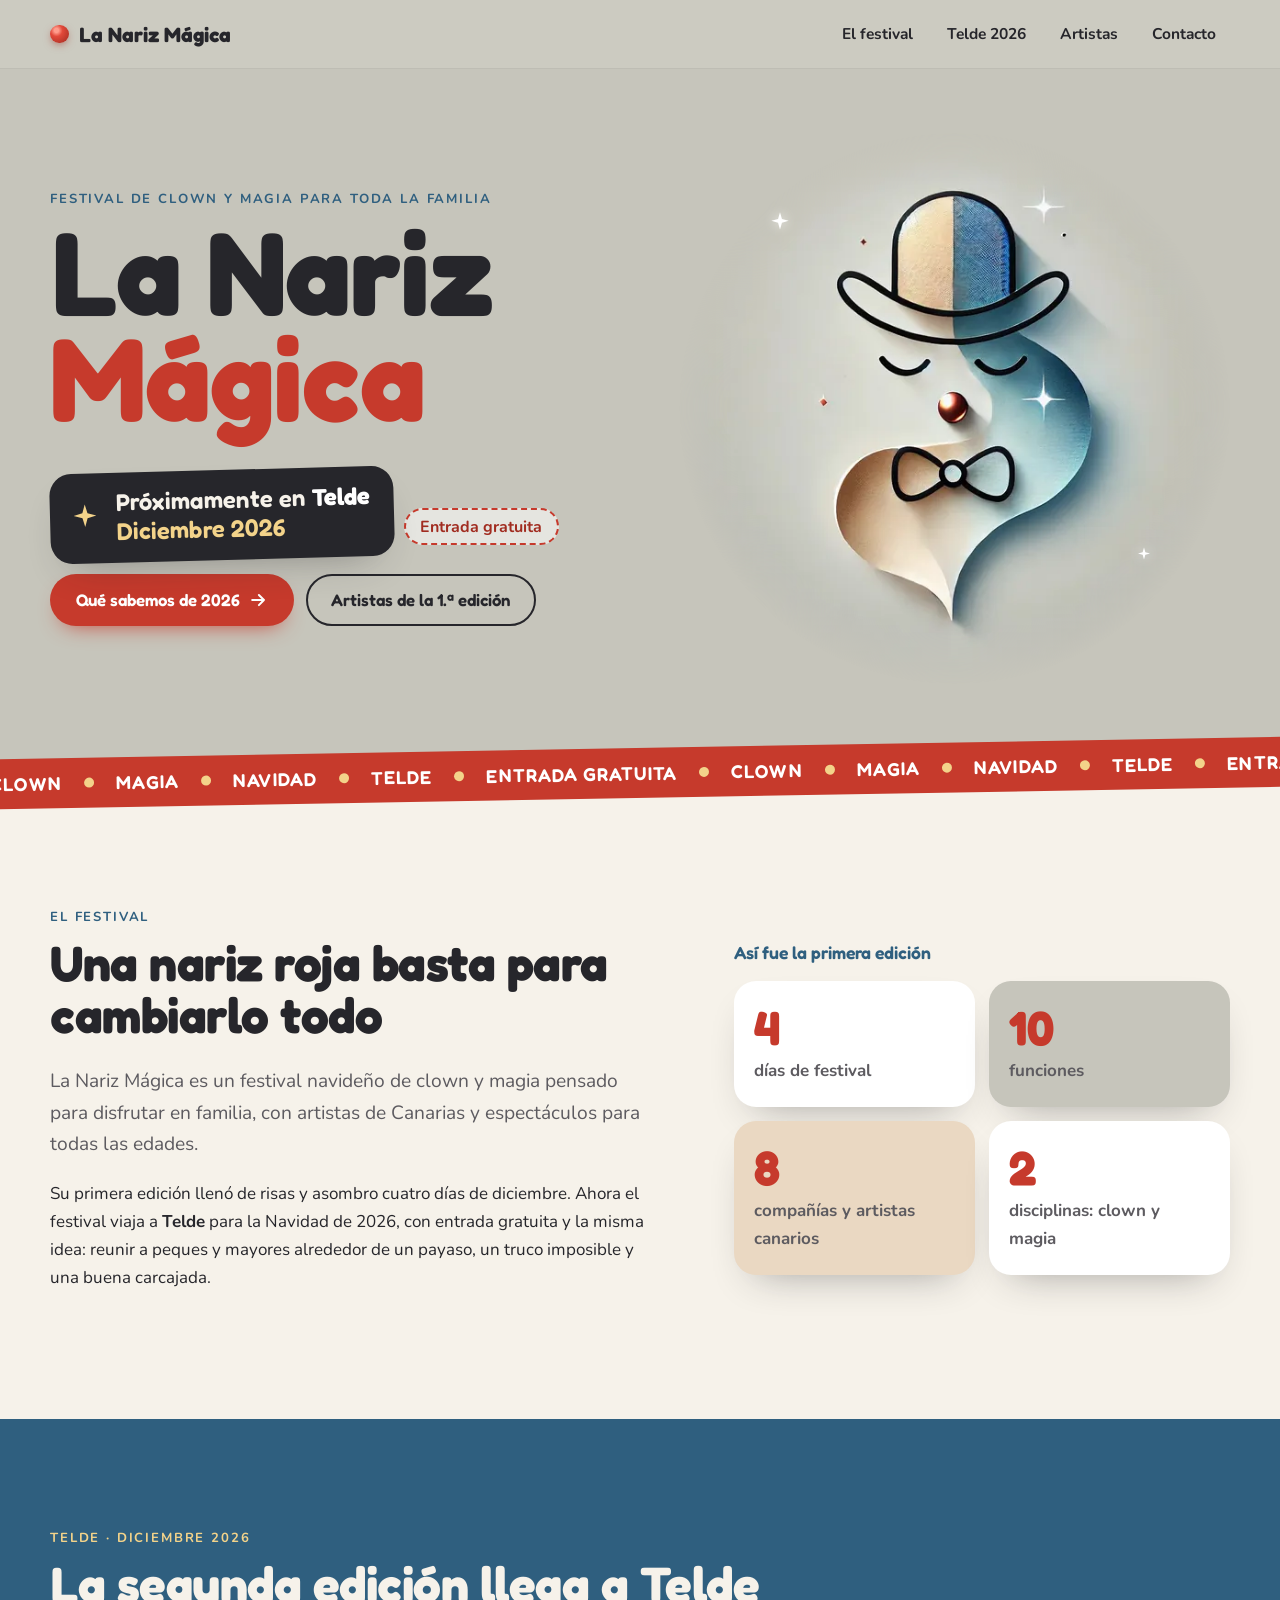
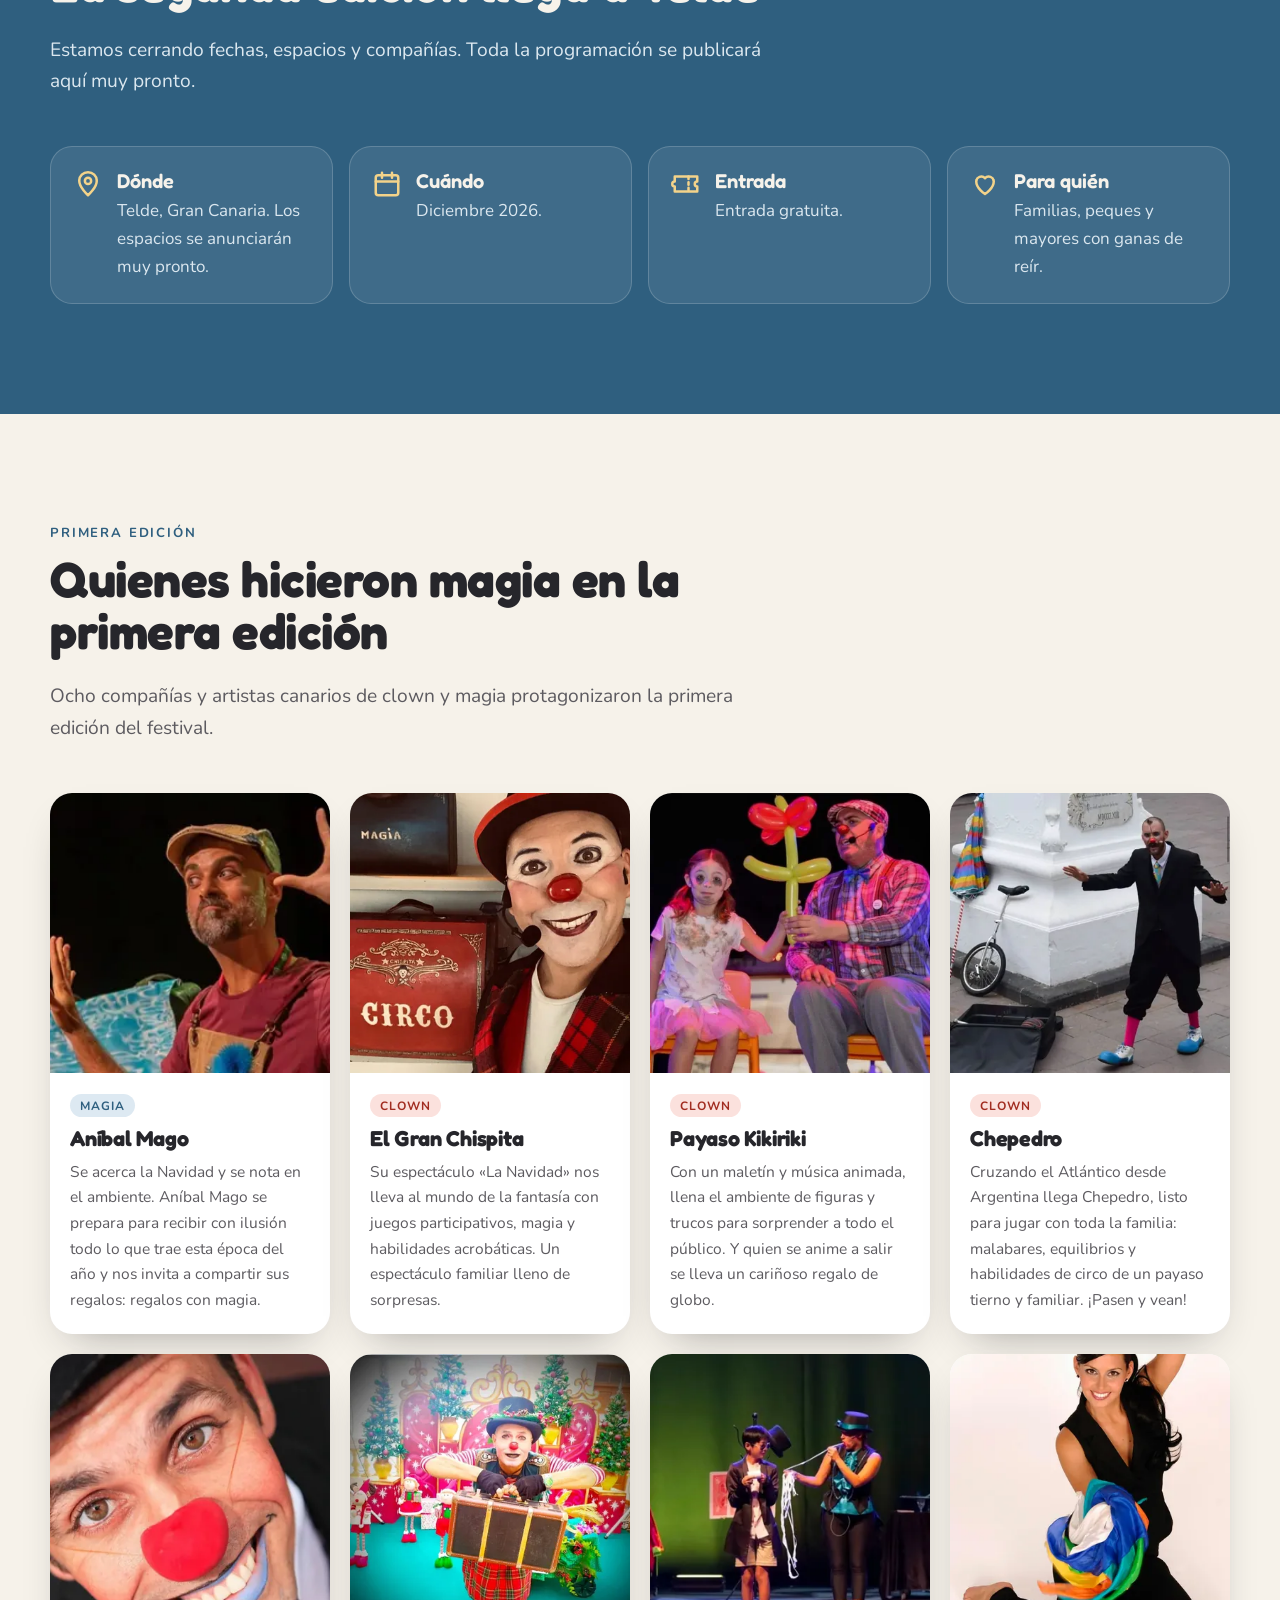
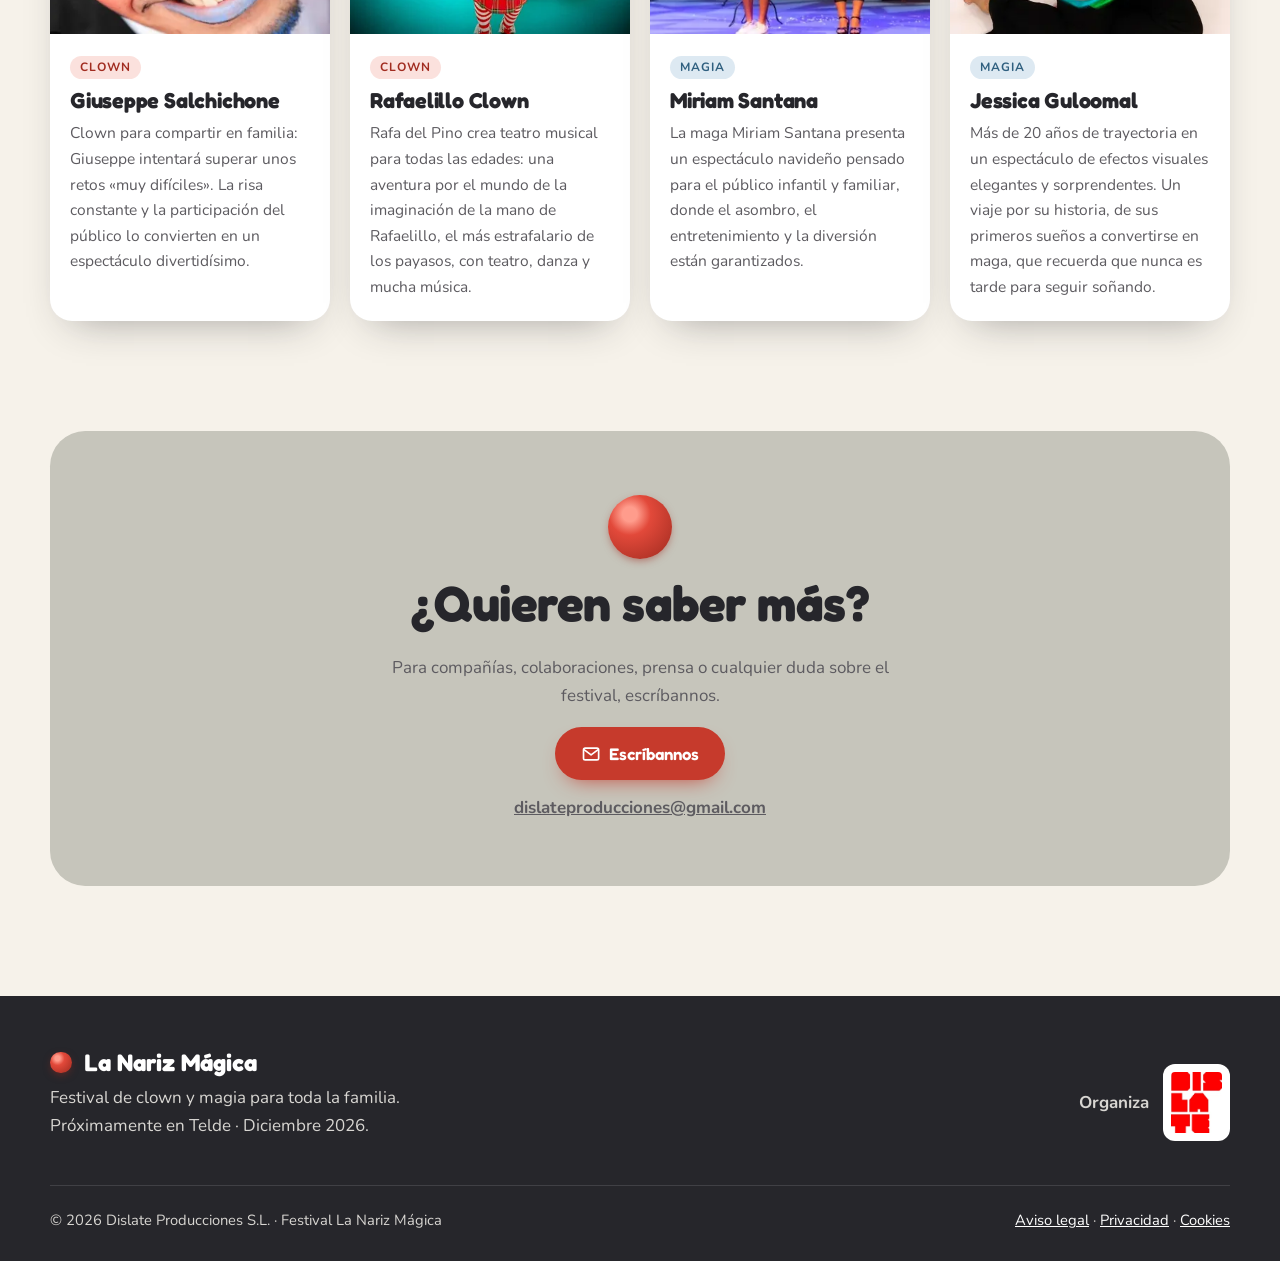
==== commit 2eb3a08d: "Edición, programa y artistas en data/*.json para editarlos desde el portal Co-Authored-By: Claude Op" ====
--- a/index.html
+++ b/index.html
@@ -4,14 +4,14 @@
 <meta charset="utf-8">
 <meta name="viewport" content="width=device-width, initial-scale=1">
 <title>Festival La Nariz Mágica · Clown y magia · Próximamente en Telde, diciembre 2026</title>
-<meta name="description" content="Festival de clown y magia para toda la familia. Próximamente en Telde (Gran Canaria) en diciembre de 2026, con entrada gratuita.">
+<meta name="description" content="Festival de clown y magia para toda la familia. Próximamente en Telde (Gran Canaria): diciembre 2026. Entrada gratuita.">
 <link rel="canonical" href="https://narizmagica.es/">
 <meta name="theme-color" content="#c6c5bb">
 <meta property="og:type" content="website">
 <meta property="og:site_name" content="Festival La Nariz Mágica">
 <meta property="og:locale" content="es_ES">
 <meta property="og:title" content="Festival La Nariz Mágica · Clown y magia · Próximamente en Telde, diciembre 2026">
-<meta property="og:description" content="Festival de clown y magia para toda la familia. Próximamente en Telde (Gran Canaria) en diciembre de 2026, con entrada gratuita.">
+<meta property="og:description" content="Festival de clown y magia para toda la familia. Próximamente en Telde (Gran Canaria): diciembre 2026. Entrada gratuita.">
 <meta property="og:url" content="https://narizmagica.es/">
 <meta property="og:image" content="https://narizmagica.es/img/og-nariz-magica.jpg">
 <meta name="twitter:card" content="summary_large_image">
@@ -72,11 +72,12 @@
 <section class="seccion seccion-azul" id="telde">
   <div class="contenedor">
     <div class="cabecera-seccion aparece">
-      <p class="antetitulo">Telde · Navidad 2026</p>
+      <p class="antetitulo">Telde · Diciembre 2026</p>
       <h2>La segunda edición llega a Telde</h2>
       <p class="entradilla">Estamos cerrando fechas, espacios y compañías. Toda la programación se publicará aquí muy pronto.</p>
     </div>
-    <ul class="datos aparece"><li><svg viewBox="0 0 24 24" fill="none" stroke="currentColor" stroke-width="2" stroke-linecap="round" stroke-linejoin="round" aria-hidden="true"><path d="M12 21s-7-6.2-7-11.5A7 7 0 0 1 19 9.5C19 14.8 12 21 12 21z"/><circle cx="12" cy="9.5" r="2.5"/></svg><div><strong>Dónde</strong><span>Telde, Gran Canaria. Los espacios se anunciarán muy pronto.</span></div></li><li><svg viewBox="0 0 24 24" fill="none" stroke="currentColor" stroke-width="2" stroke-linecap="round" stroke-linejoin="round" aria-hidden="true"><rect x="3" y="5" width="18" height="16" rx="2"/><path d="M16 3v4M8 3v4M3 10h18"/></svg><div><strong>Cuándo</strong><span>Diciembre de 2026, en plenas fiestas navideñas.</span></div></li><li><svg viewBox="0 0 24 24" fill="none" stroke="currentColor" stroke-width="2" stroke-linecap="round" stroke-linejoin="round" aria-hidden="true"><path d="M3 8a2 2 0 0 0 0 4v4h18v-4a2 2 0 0 1 0-4V4H3z" transform="translate(0 2)"/><path d="M14 6v12" stroke-dasharray="2 2.5"/></svg><div><strong>Entrada</strong><span>Gratuita para todos los públicos.</span></div></li><li><svg viewBox="0 0 24 24" fill="none" stroke="currentColor" stroke-width="2" stroke-linecap="round" stroke-linejoin="round" aria-hidden="true"><path d="M12 20s-7-4.4-7-10a4 4 0 0 1 7-2.6A4 4 0 0 1 19 10c0 5.6-7 10-7 10z"/></svg><div><strong>Para quién</strong><span>Familias, peques y mayores con ganas de reír.</span></div></li></ul>
+    <ul class="datos aparece"><li><svg viewBox="0 0 24 24" fill="none" stroke="currentColor" stroke-width="2" stroke-linecap="round" stroke-linejoin="round" aria-hidden="true"><path d="M12 21s-7-6.2-7-11.5A7 7 0 0 1 19 9.5C19 14.8 12 21 12 21z"/><circle cx="12" cy="9.5" r="2.5"/></svg><div><strong>Dónde</strong><span>Telde, Gran Canaria. Los espacios se anunciarán muy pronto.</span></div></li><li><svg viewBox="0 0 24 24" fill="none" stroke="currentColor" stroke-width="2" stroke-linecap="round" stroke-linejoin="round" aria-hidden="true"><rect x="3" y="5" width="18" height="16" rx="2"/><path d="M16 3v4M8 3v4M3 10h18"/></svg><div><strong>Cuándo</strong><span>Diciembre 2026.</span></div></li><li><svg viewBox="0 0 24 24" fill="none" stroke="currentColor" stroke-width="2" stroke-linecap="round" stroke-linejoin="round" aria-hidden="true"><path d="M3 8a2 2 0 0 0 0 4v4h18v-4a2 2 0 0 1 0-4V4H3z" transform="translate(0 2)"/><path d="M14 6v12" stroke-dasharray="2 2.5"/></svg><div><strong>Entrada</strong><span>Entrada gratuita.</span></div></li><li><svg viewBox="0 0 24 24" fill="none" stroke="currentColor" stroke-width="2" stroke-linecap="round" stroke-linejoin="round" aria-hidden="true"><path d="M12 20s-7-4.4-7-10a4 4 0 0 1 7-2.6A4 4 0 0 1 19 10c0 5.6-7 10-7 10z"/></svg><div><strong>Para quién</strong><span>Familias, peques y mayores con ganas de reír.</span></div></li></ul>
+    
   </div>
 </section>
 
--- a/css/estilos.css
+++ b/css/estilos.css
@@ -162,3 +162,14 @@
   *,*::before,*::after{animation:none!important;transition:none!important}
   html:not(.sin-js) .aparece:not(.visible){opacity:1;transform:none}
 }
+
+/* Programa (data/programa.json) */
+.programa{margin-top:28px;background:rgba(255,255,255,.08);border:1px solid rgba(255,255,255,.18);border-radius:var(--radio);padding:22px}
+.programa-titulo{font-size:1.6rem;margin-bottom:12px}
+.prog-dia h3{font-size:1.2rem;color:#f3d38a;margin:14px 0 8px}
+.prog-dia ol{list-style:none;margin:0;padding:0;display:grid;gap:8px}
+.prog-dia li{display:grid;grid-template-columns:64px 1fr;gap:12px;align-items:start;padding:10px 0;border-top:1px solid rgba(255,255,255,.14)}
+.prog-dia time{font:700 1.2rem var(--titulos)}
+.prog-dia strong{display:block;font:600 1.1rem var(--titulos)}
+.prog-dia span{display:block}
+.prog-dia small{color:#dbe7ef}
